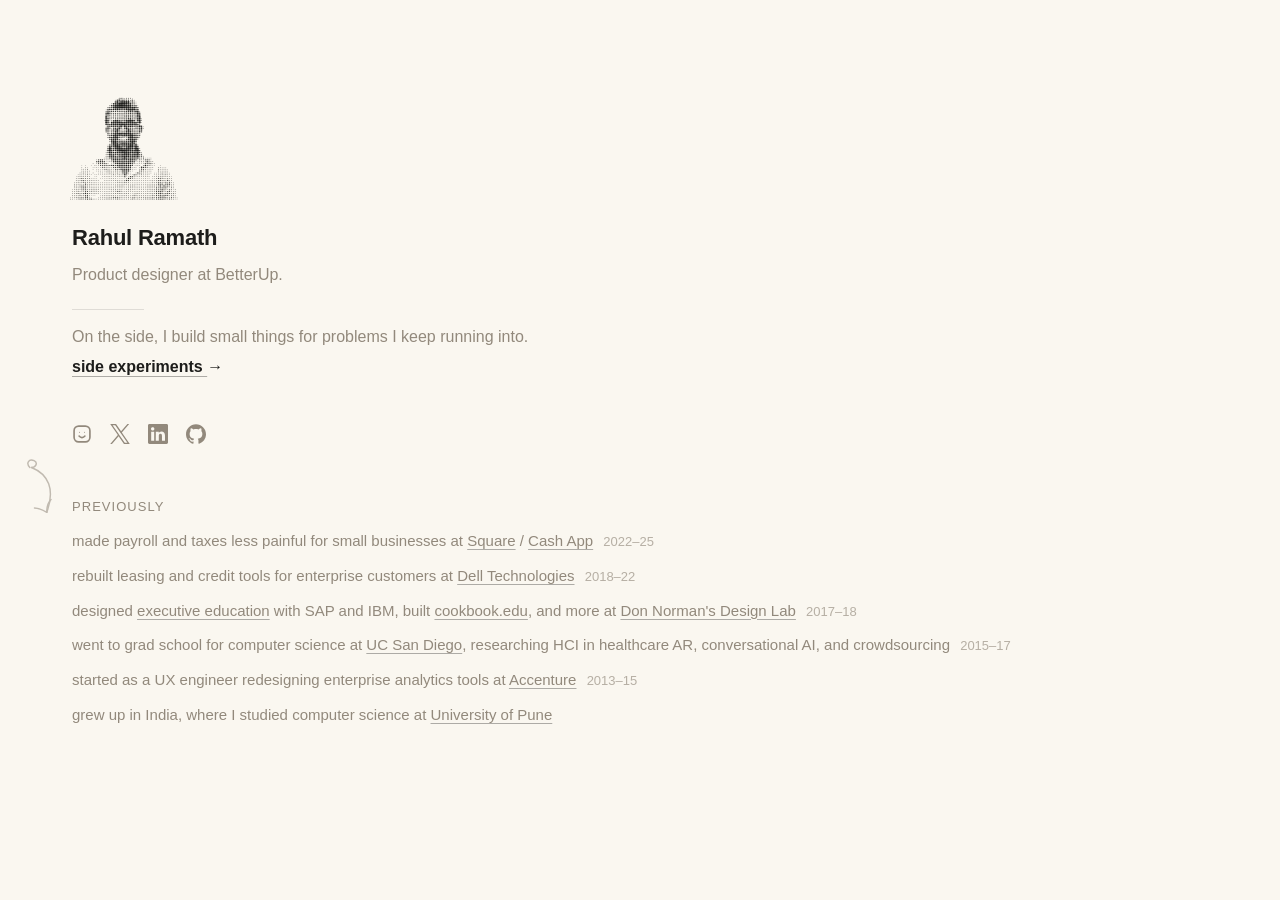
==== index.html @ 6cb2d383 "Replace long connector arrow with compact curly margin doodle Co-authored-by: Cursor <cursoragent@cu" ====
<!doctype html>
<html lang="en">
  <head>
    <meta charset="utf-8" />
    <meta name="viewport" content="width=device-width, initial-scale=1" />
    <title>Rahul Ramath</title>
    <meta name="description" content="Rahul Ramath — product designer. Side experiments live here." />
    <link rel="stylesheet" href="style.css?v=11" />
  </head>
  <body>
    <canvas id="portrait" role="img" aria-label="Halftone dot portrait of Rahul Ramath"></canvas>
    <h1>Rahul Ramath</h1>
    <p class="tagline">Product designer at BetterUp.</p>

    <p class="side-line">
      On the side, I build small things for problems I keep running into.
    </p>
    <a class="cta" href="side-experiments/">side experiments <span class="arrow">→</span></a>

    <ul class="links icons">
      <li>
        <a href="https://adplist.org/mentors/rahul-r" aria-label="ADPList" title="ADPList">
          <!-- ADPList-style smiley mark -->
          <svg viewBox="0 0 24 24" fill="none" stroke="currentColor" stroke-width="2" stroke-linecap="round" aria-hidden="true">
            <rect x="2.5" y="2.5" width="19" height="19" rx="5.5" />
            <circle cx="9" cy="10" r="0.6" fill="currentColor" stroke="none" />
            <circle cx="15" cy="10" r="0.6" fill="currentColor" stroke="none" />
            <path d="M8.5 14.5c1 1.2 2.2 1.8 3.5 1.8s2.5-.6 3.5-1.8" fill="none" />
          </svg>
        </a>
      </li>
      <li>
        <a href="https://twitter.com/rahulramath" aria-label="Twitter / X" title="Twitter / X">
          <svg viewBox="0 0 24 24" fill="currentColor" aria-hidden="true">
            <path d="M14.234 10.162 22.977 0h-2.072l-7.591 8.824L7.251 0H.258l9.168 13.343L.258 24H2.33l8.016-9.318L16.749 24h6.993zm-2.837 3.299-.929-1.329L3.076 1.56h3.182l5.965 8.532.929 1.329 7.754 11.09h-3.182z" />
          </svg>
        </a>
      </li>
      <li>
        <a href="https://www.linkedin.com/in/rahulramath" aria-label="LinkedIn" title="LinkedIn">
          <svg viewBox="0 0 16 16" fill="currentColor" aria-hidden="true">
            <path d="M0 1.146C0 .513.526 0 1.175 0h13.65C15.474 0 16 .513 16 1.146v13.708c0 .633-.526 1.146-1.175 1.146H1.175C.526 16 0 15.487 0 14.854zm4.943 12.248V6.169H2.542v7.225zm-1.2-8.212c.837 0 1.358-.554 1.358-1.248-.015-.709-.52-1.248-1.342-1.248S2.4 3.226 2.4 3.934c0 .694.521 1.248 1.327 1.248zm4.908 8.212V9.359c0-.216.016-.432.08-.586.173-.431.568-.878 1.232-.878.869 0 1.216.662 1.216 1.634v3.865h2.401V9.25c0-2.22-1.184-3.252-2.764-3.252-1.274 0-1.845.7-2.165 1.193v.025h-.016l.016-.025V6.169h-2.4c.03.678 0 7.225 0 7.225z" />
          </svg>
        </a>
      </li>
      <li>
        <a href="https://github.com/rahulramath" aria-label="GitHub" title="GitHub">
          <svg viewBox="0 0 24 24" fill="currentColor" aria-hidden="true">
            <path d="M12 .297c-6.63 0-12 5.373-12 12 0 5.303 3.438 9.8 8.205 11.385.6.113.82-.258.82-.577 0-.285-.01-1.04-.015-2.04-3.338.724-4.042-1.61-4.042-1.61C4.422 18.07 3.633 17.7 3.633 17.7c-1.087-.744.084-.729.084-.729 1.205.084 1.838 1.236 1.838 1.236 1.07 1.835 2.809 1.305 3.495.998.108-.776.417-1.305.76-1.605-2.665-.3-5.466-1.332-5.466-5.93 0-1.31.465-2.38 1.235-3.22-.135-.303-.54-1.523.105-3.176 0 0 1.005-.322 3.3 1.23.96-.267 1.98-.399 3-.405 1.02.006 2.04.138 3 .405 2.28-1.552 3.285-1.23 3.285-1.23.645 1.653.24 2.873.12 3.176.765.84 1.23 1.91 1.23 3.22 0 4.61-2.805 5.625-5.475 5.92.42.36.81 1.096.81 2.22 0 1.606-.015 2.896-.015 3.286 0 .315.21.69.825.57C20.565 22.092 24 17.592 24 12.297c0-6.627-5.373-12-12-12" />
          </svg>
        </a>
      </li>
    </ul>

    <p class="section-label">
      <svg class="sketch-arrow" viewBox="0 0 52 76" fill="none" stroke="currentColor" stroke-width="1.7" stroke-linecap="round" stroke-linejoin="round" aria-hidden="true">
        <!-- compact margin doodle: a curl, a swoop, an arrowhead at "previously" -->
        <path d="M14 9 c -5 -5, -1 -11, 5 -8 c 5 2.5, 2 8, -3 8" />
        <path d="M16 9 C 36 17, 44 35, 34 62" />
        <path d="M34 62 c -6 -3.5, -10 -5, -14.5 -5" />
        <path d="M34 62 c 0 -6.5, 1.5 -11.5, 5 -15" />
      </svg>
      previously
    </p>
    <ul class="plain">
      <li>made payroll and taxes less painful for small businesses at <a href="https://squareup.com">Square</a> / <a href="https://cash.app">Cash App</a> <span class="when">2022–25</span></li>
      <li>rebuilt leasing and credit tools for enterprise customers at <a href="https://www.dell.com">Dell Technologies</a> <span class="when">2018–22</span></li>
      <li>designed <a href="https://designlab.ucsd.edu/innerlab/organizational-design-transformation/index.html">executive education</a> with SAP and IBM, built <a href="https://medium.com/sap-design/redesigning-higher-education-2e1ada8e5c4d">cookbook.edu</a>, and more at <a href="https://designlab.ucsd.edu">Don Norman's Design Lab</a> <span class="when">2017–18</span></li>
      <li>went to grad school for computer science at <a href="https://ucsd.edu">UC San Diego</a>, researching HCI in healthcare AR, conversational AI, and crowdsourcing <span class="when">2015–17</span></li>
      <li>started as a UX engineer redesigning enterprise analytics tools at <a href="https://www.accenture.com">Accenture</a> <span class="when">2013–15</span></li>
      <li>grew up in India, where I studied computer science at <a href="https://www.unipune.ac.in">University of Pune</a></li>
    </ul>

    <script src="portrait.js?v=3" defer></script>
  </body>
</html>
---- style.css ----
/* Dead simple. System sans, left-aligned, paper background, almost no color. */

:root {
  --paper: #faf7f0;
  --ink: #1d1d1b;
  --ink-soft: #92897c;
}

* {
  box-sizing: border-box;
}

html {
  background: var(--paper);
}

body {
  margin: 0;
  padding: 88px 24px 96px;
  max-width: 1160px;
  font-family: -apple-system, BlinkMacSystemFont, "Segoe UI", Roboto,
    "Helvetica Neue", Arial, sans-serif;
  font-size: 16px;
  line-height: 1.65;
  color: var(--ink);
}

@media (min-width: 700px) {
  body {
    padding-left: 72px;
  }
}

h1 {
  font-size: 22px;
  font-weight: 650;
  letter-spacing: -0.01em;
  margin: 0 0 6px;
}

/* Small halftone portrait sitting above the name */
#portrait {
  display: block;
  width: 112px;
  height: 112px;
  margin: 0 0 20px -6px; /* nudge left so the dots align optically with the text edge */
  touch-action: none;
}

.tagline {
  color: var(--ink-soft);
  margin: 0 0 20px;
}

.tagline a {
  color: inherit;
}

.tagline a:hover {
  color: var(--ink);
}

/* "On the side" sentence + link live together, set off by a hairline */
.side-line {
  color: var(--ink-soft);
  margin: 0 0 4px;
}

.side-line::before {
  content: "";
  display: block;
  width: 72px;
  border-top: 1px solid rgba(29, 29, 27, 0.12);
  margin-bottom: 14px;
}

.side-line a {
  color: var(--ink);
  white-space: nowrap;
}

/* The one thing on the page you're meant to click: bold ink on its own line,
   emphasis by typography rather than button chrome */
.cta {
  display: inline-block;
  margin: 0 0 44px;
  font-weight: 650;
  color: var(--ink);
  white-space: nowrap;
  text-decoration-color: rgba(29, 29, 27, 0.35);
  text-underline-offset: 4px;
}

.cta:hover {
  text-decoration-color: var(--ink);
}

.cta .arrow {
  display: inline-block;
  transition: transform 0.15s ease;
}

.cta:hover .arrow {
  transform: translateX(3px);
}

a {
  color: var(--ink);
  text-decoration: underline;
  text-decoration-color: rgba(29, 29, 27, 0.35);
  text-underline-offset: 3px;
}

a:hover {
  text-decoration-color: var(--ink);
}

/* Link row */
.links {
  margin: 0 0 32px;
  padding: 0;
  list-style: none;
  display: flex;
  gap: 18px;
  flex-wrap: wrap;
  font-size: 14px;
  color: var(--ink-soft);
}

/* Icon links */
.links.icons a {
  display: inline-flex;
  color: var(--ink-soft);
  text-decoration: none;
  transition: color 0.15s ease;
}

.links.icons a:hover {
  color: var(--ink);
}

.links.icons svg {
  width: 20px;
  height: 20px;
}

/* Section labels: "2026", ... */
.section-label {
  position: relative;
  color: var(--ink-soft);
  font-size: 13px;
  letter-spacing: 0.08em;
  text-transform: uppercase;
  margin: 44px 0 12px;
}

/* Casual hand-drawn arrow in the left gutter, pointing at "previously" */
.sketch-arrow {
  display: none;
  position: absolute;
  left: -54px;
  bottom: -8px;
  width: 44px;
  height: 66px;
  color: var(--ink-soft);
  opacity: 0.55;
  pointer-events: none;
}

@media (min-width: 700px) {
  .sketch-arrow {
    display: block;
  }
}

.section-label:first-of-type {
  margin-top: 0;
}

ul.plain {
  list-style: none;
  margin: 0;
  padding: 0;
}

ul.plain li {
  margin: 0 0 10px;
  color: var(--ink-soft);
  font-size: 15px;
}

/* Links inside history lines stay subtle: same gray, underline only */
ul.plain a {
  color: inherit;
}

ul.plain a:hover {
  color: var(--ink);
}

/* Year ranges: even quieter, smaller, tucked at the end of a line */
.when {
  font-size: 13px;
  color: var(--ink-soft);
  opacity: 0.65;
  margin-left: 6px;
  white-space: nowrap;
}

/* Project rows: bold ink name, quiet gray description, one line */
.project {
  margin: 0 0 12px;
}

.project a {
  font-weight: 650;
  text-decoration: none;
  color: var(--ink);
}

.project a:hover {
  text-decoration: underline;
  text-underline-offset: 3px;
}

.project .desc {
  color: var(--ink-soft);
  margin-left: 6px;
}

.back {
  font-size: 14px;
  margin-bottom: 44px;
  display: inline-block;
  color: var(--ink-soft);
}

footer {
  margin-top: 72px;
  font-size: 13px;
  color: var(--ink-soft);
}
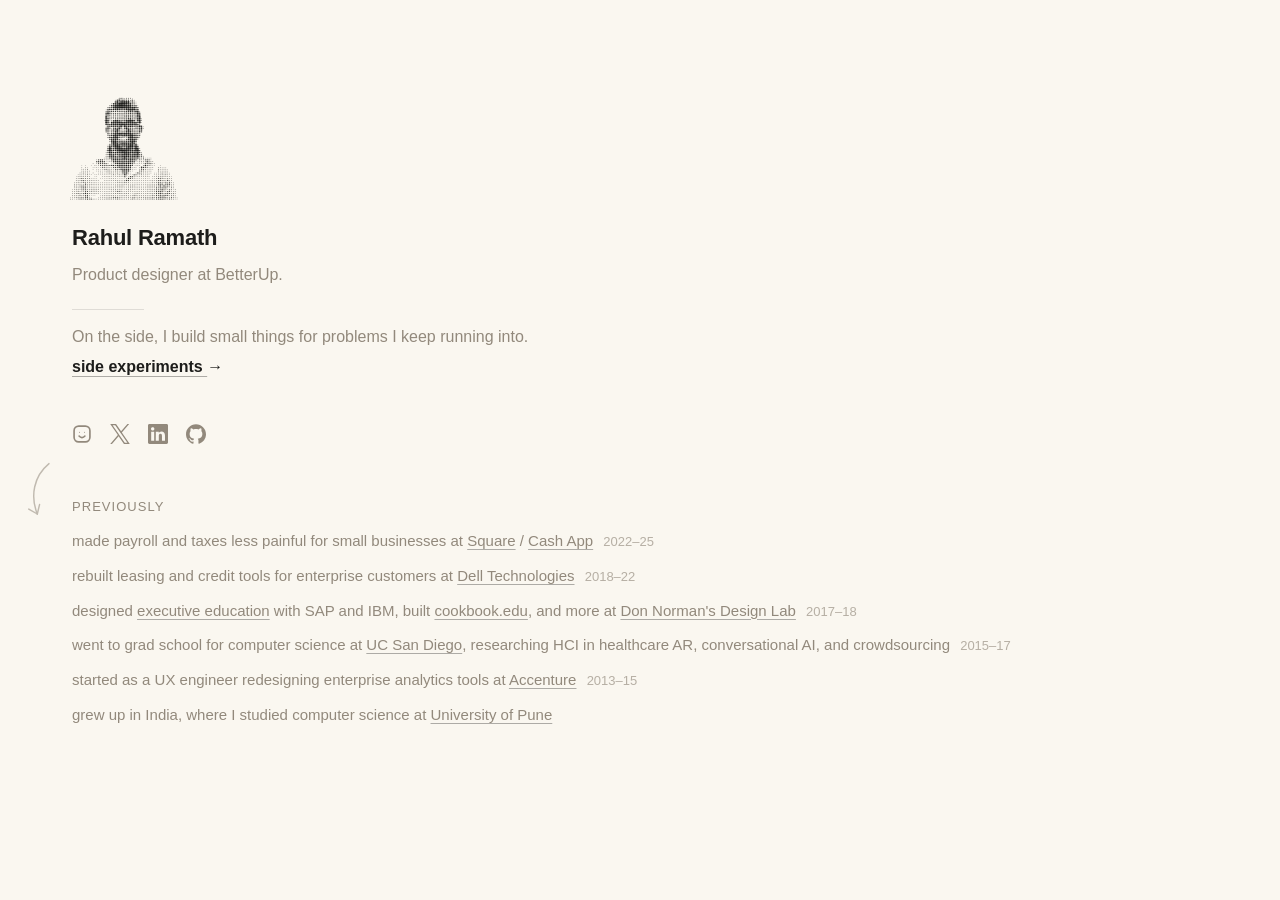
==== commit 71084f91: "Simplify arrow to a single clean curve Co-authored-by: Cursor <cursoragent@cursor.com>" ====
--- a/index.html
+++ b/index.html
@@ -5,7 +5,7 @@
     <meta name="viewport" content="width=device-width, initial-scale=1" />
     <title>Rahul Ramath</title>
     <meta name="description" content="Rahul Ramath — product designer. Side experiments live here." />
-    <link rel="stylesheet" href="style.css?v=11" />
+    <link rel="stylesheet" href="style.css?v=12" />
   </head>
   <body>
     <canvas id="portrait" role="img" aria-label="Halftone dot portrait of Rahul Ramath"></canvas>
@@ -53,12 +53,11 @@
     </ul>
 
     <p class="section-label">
-      <svg class="sketch-arrow" viewBox="0 0 52 76" fill="none" stroke="currentColor" stroke-width="1.7" stroke-linecap="round" stroke-linejoin="round" aria-hidden="true">
-        <!-- compact margin doodle: a curl, a swoop, an arrowhead at "previously" -->
-        <path d="M14 9 c -5 -5, -1 -11, 5 -8 c 5 2.5, 2 8, -3 8" />
-        <path d="M16 9 C 36 17, 44 35, 34 62" />
-        <path d="M34 62 c -6 -3.5, -10 -5, -14.5 -5" />
-        <path d="M34 62 c 0 -6.5, 1.5 -11.5, 5 -15" />
+      <svg class="sketch-arrow" viewBox="0 0 40 70" fill="none" stroke="currentColor" stroke-width="1.6" stroke-linecap="round" stroke-linejoin="round" aria-hidden="true">
+        <!-- one simple curve, one arrowhead -->
+        <path d="M30 4 C 13 18, 9 40, 17 60" />
+        <path d="M17 60 l -9.5 -5.5" />
+        <path d="M17 60 l 2.5 -10.5" />
       </svg>
       previously
     </p>
--- a/style.css
+++ b/style.css
@@ -158,10 +158,10 @@
 .sketch-arrow {
   display: none;
   position: absolute;
-  left: -54px;
-  bottom: -8px;
-  width: 44px;
-  height: 66px;
+  left: -50px;
+  bottom: -6px;
+  width: 36px;
+  height: 63px;
   color: var(--ink-soft);
   opacity: 0.55;
   pointer-events: none;
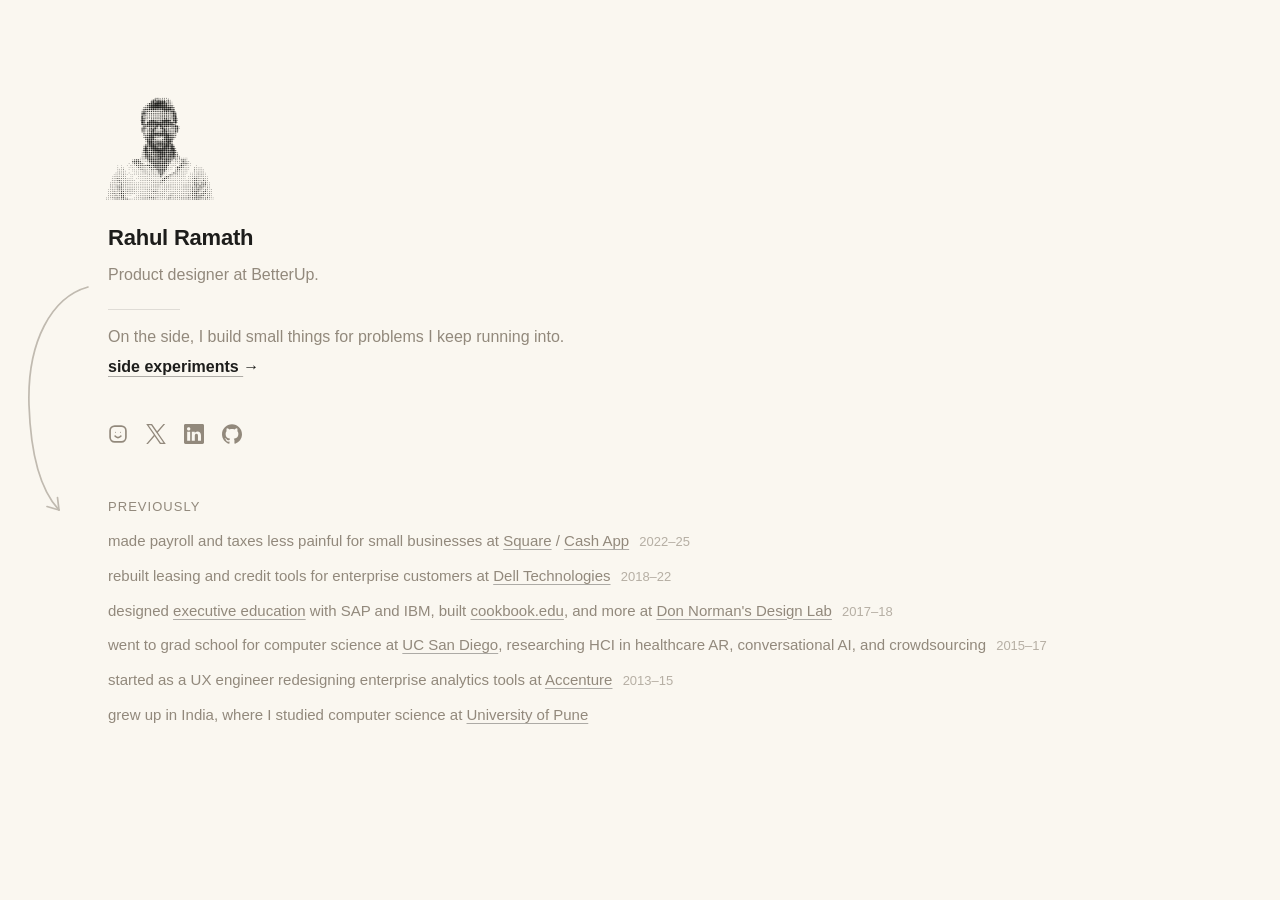
==== commit 3b58e2f2: "Bring back the long connector arrow with a wider gutter and deeper swoop Co-authored-by: Cursor <cur" ====
--- a/index.html
+++ b/index.html
@@ -5,7 +5,7 @@
     <meta name="viewport" content="width=device-width, initial-scale=1" />
     <title>Rahul Ramath</title>
     <meta name="description" content="Rahul Ramath — product designer. Side experiments live here." />
-    <link rel="stylesheet" href="style.css?v=12" />
+    <link rel="stylesheet" href="style.css?v=13" />
   </head>
   <body>
     <canvas id="portrait" role="img" aria-label="Halftone dot portrait of Rahul Ramath"></canvas>
@@ -53,11 +53,11 @@
     </ul>
 
     <p class="section-label">
-      <svg class="sketch-arrow" viewBox="0 0 40 70" fill="none" stroke="currentColor" stroke-width="1.6" stroke-linecap="round" stroke-linejoin="round" aria-hidden="true">
-        <!-- one simple curve, one arrowhead -->
-        <path d="M30 4 C 13 18, 9 40, 17 60" />
-        <path d="M17 60 l -9.5 -5.5" />
-        <path d="M17 60 l 2.5 -10.5" />
+      <svg class="sketch-arrow" viewBox="0 0 72 244" fill="none" stroke="currentColor" stroke-width="1.7" stroke-linecap="round" stroke-linejoin="round" aria-hidden="true">
+        <!-- deep swoop from the tagline, out into the margin, back in to "previously" -->
+        <path d="M66 8 C 30 18, 5 62, 7 126 C 9 184, 21 214, 37 231" />
+        <path d="M37 231 l -12 -3.5" />
+        <path d="M37 231 l -1.5 -12.5" />
       </svg>
       previously
     </p>
--- a/style.css
+++ b/style.css
@@ -27,7 +27,8 @@
 
 @media (min-width: 700px) {
   body {
-    padding-left: 72px;
+    /* wide gutter so the margin arrow has room to swing */
+    padding-left: 108px;
   }
 }
 
@@ -158,10 +159,10 @@
 .sketch-arrow {
   display: none;
   position: absolute;
-  left: -50px;
+  left: -86px;
   bottom: -6px;
-  width: 36px;
-  height: 63px;
+  width: 72px;
+  height: 244px;
   color: var(--ink-soft);
   opacity: 0.55;
   pointer-events: none;
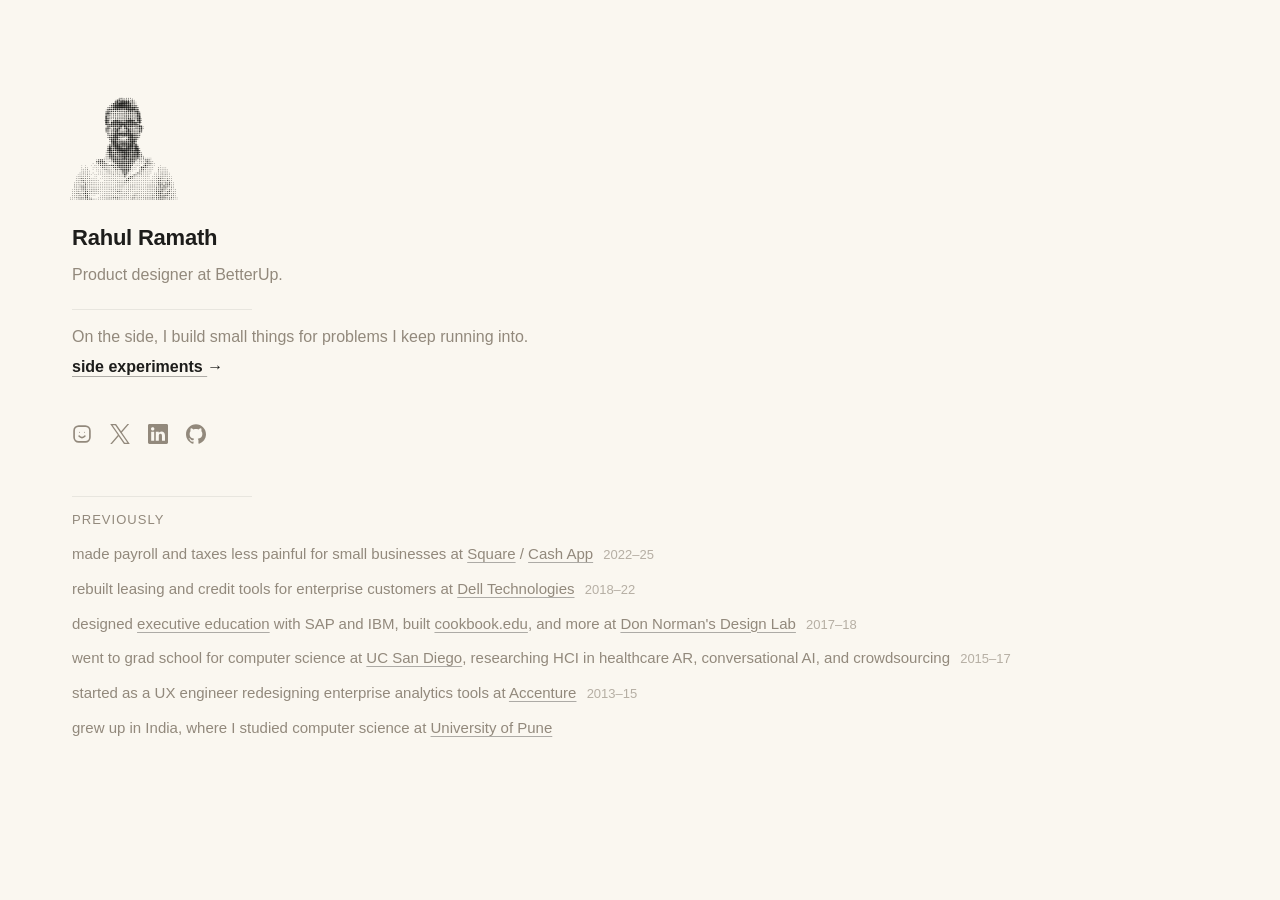
==== commit b59f5c05: "Remove margin arrow; add longer lighter dividers around intro and before history Co-authored-by: Cur" ====
--- a/index.html
+++ b/index.html
@@ -5,7 +5,7 @@
     <meta name="viewport" content="width=device-width, initial-scale=1" />
     <title>Rahul Ramath</title>
     <meta name="description" content="Rahul Ramath — product designer. Side experiments live here." />
-    <link rel="stylesheet" href="style.css?v=13" />
+    <link rel="stylesheet" href="style.css?v=14" />
   </head>
   <body>
     <canvas id="portrait" role="img" aria-label="Halftone dot portrait of Rahul Ramath"></canvas>
@@ -52,15 +52,9 @@
       </li>
     </ul>
 
-    <p class="section-label">
-      <svg class="sketch-arrow" viewBox="0 0 72 244" fill="none" stroke="currentColor" stroke-width="1.7" stroke-linecap="round" stroke-linejoin="round" aria-hidden="true">
-        <!-- deep swoop from the tagline, out into the margin, back in to "previously" -->
-        <path d="M66 8 C 30 18, 5 62, 7 126 C 9 184, 21 214, 37 231" />
-        <path d="M37 231 l -12 -3.5" />
-        <path d="M37 231 l -1.5 -12.5" />
-      </svg>
-      previously
-    </p>
+    <hr class="rule" />
+
+    <p class="section-label">previously</p>
     <ul class="plain">
       <li>made payroll and taxes less painful for small businesses at <a href="https://squareup.com">Square</a> / <a href="https://cash.app">Cash App</a> <span class="when">2022–25</span></li>
       <li>rebuilt leasing and credit tools for enterprise customers at <a href="https://www.dell.com">Dell Technologies</a> <span class="when">2018–22</span></li>
--- a/style.css
+++ b/style.css
@@ -27,8 +27,7 @@
 
 @media (min-width: 700px) {
   body {
-    /* wide gutter so the margin arrow has room to swing */
-    padding-left: 108px;
+    padding-left: 72px;
   }
 }
 
@@ -70,9 +69,21 @@
 .side-line::before {
   content: "";
   display: block;
-  width: 72px;
-  border-top: 1px solid rgba(29, 29, 27, 0.12);
+  width: 180px;
+  border-top: 1px solid rgba(29, 29, 27, 0.08);
   margin-bottom: 14px;
+}
+
+/* Divider between the intro block and history */
+hr.rule {
+  border: 0;
+  border-top: 1px solid rgba(29, 29, 27, 0.08);
+  width: 180px;
+  margin: 44px 0 12px;
+}
+
+hr.rule + .section-label {
+  margin-top: 0;
 }
 
 .side-line a {
@@ -147,7 +158,6 @@
 
 /* Section labels: "2026", ... */
 .section-label {
-  position: relative;
   color: var(--ink-soft);
   font-size: 13px;
   letter-spacing: 0.08em;
@@ -155,25 +165,6 @@
   margin: 44px 0 12px;
 }
 
-/* Casual hand-drawn arrow in the left gutter, pointing at "previously" */
-.sketch-arrow {
-  display: none;
-  position: absolute;
-  left: -86px;
-  bottom: -6px;
-  width: 72px;
-  height: 244px;
-  color: var(--ink-soft);
-  opacity: 0.55;
-  pointer-events: none;
-}
-
-@media (min-width: 700px) {
-  .sketch-arrow {
-    display: block;
-  }
-}
-
 .section-label:first-of-type {
   margin-top: 0;
 }
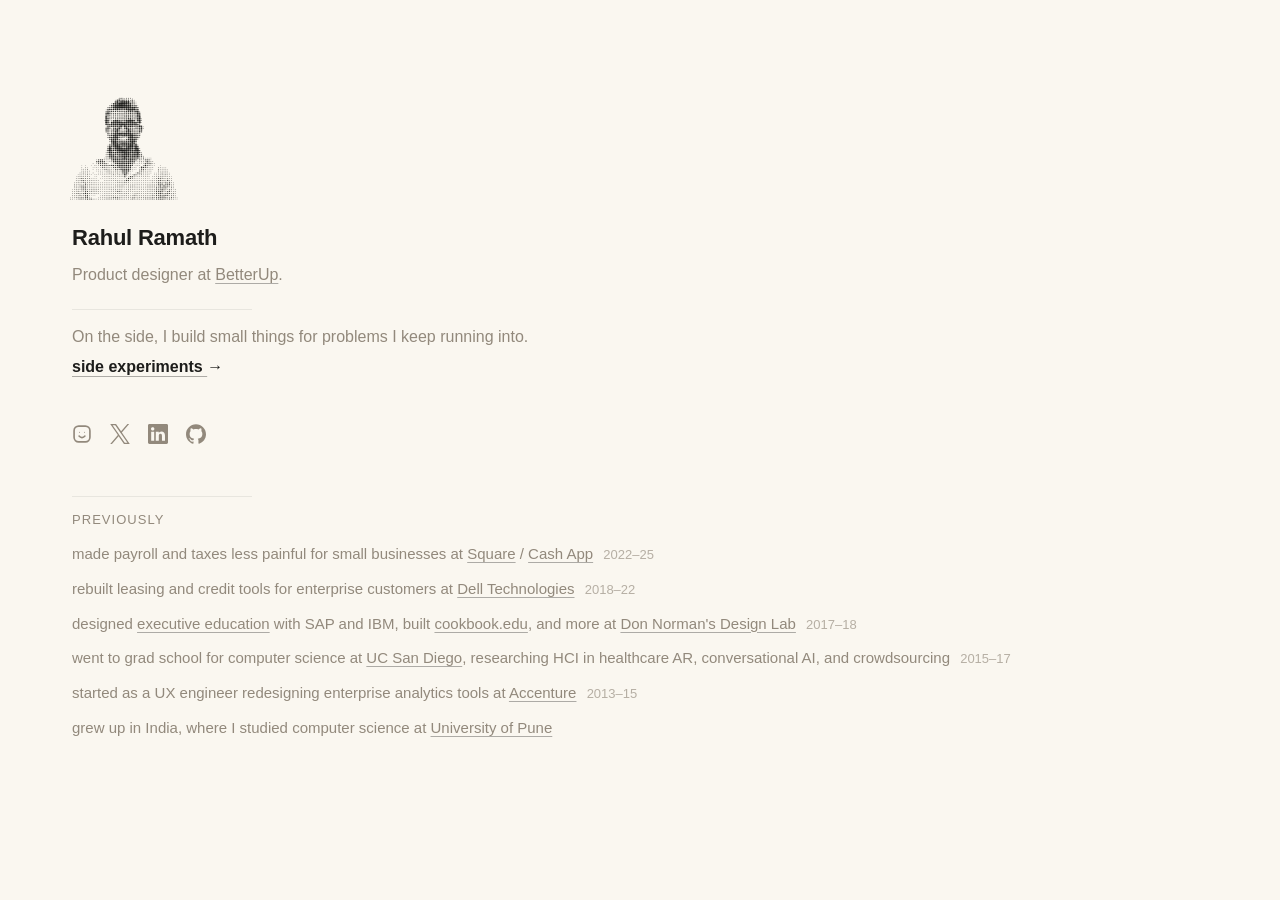
==== commit 777c603b: "Link BetterUp in the tagline Co-authored-by: Cursor <cursoragent@cursor.com>" ====
--- a/index.html
+++ b/index.html
@@ -10,7 +10,7 @@
   <body>
     <canvas id="portrait" role="img" aria-label="Halftone dot portrait of Rahul Ramath"></canvas>
     <h1>Rahul Ramath</h1>
-    <p class="tagline">Product designer at BetterUp.</p>
+    <p class="tagline">Product designer at <a href="https://www.betterup.com">BetterUp</a>.</p>
 
     <p class="side-line">
       On the side, I build small things for problems I keep running into.
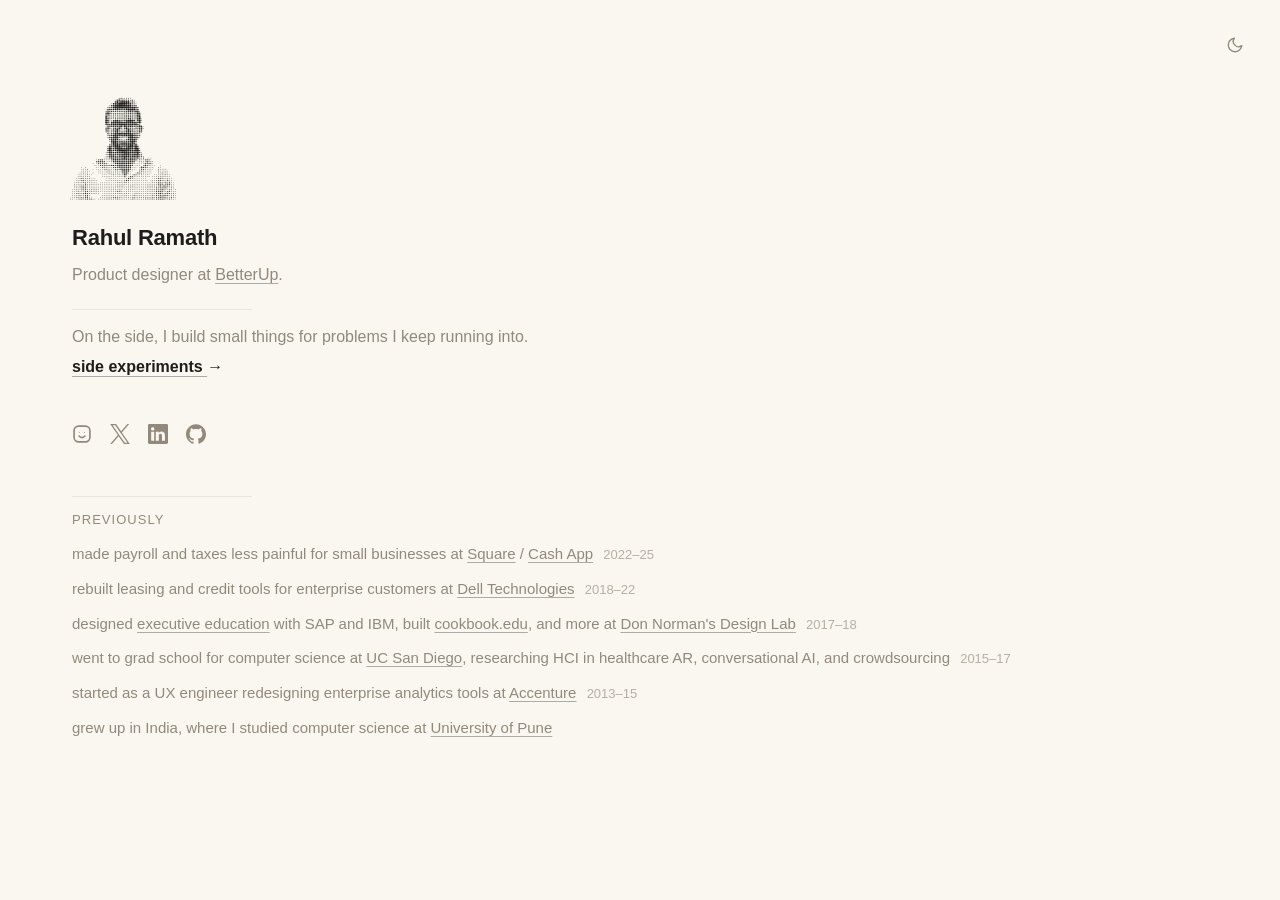
==== commit db2f9f19: "Add on-site light/dark toggle; dark portrait maps dots to brightness with background flood-fill mask" ====
--- a/index.html
+++ b/index.html
@@ -5,9 +5,16 @@
     <meta name="viewport" content="width=device-width, initial-scale=1" />
     <title>Rahul Ramath</title>
     <meta name="description" content="Rahul Ramath — product designer. Side experiments live here." />
-    <link rel="stylesheet" href="style.css?v=14" />
+    <link rel="stylesheet" href="style.css?v=16" />
+    <script>
+      try {
+        var t = localStorage.getItem("theme");
+        if (t) document.documentElement.setAttribute("data-theme", t);
+      } catch (e) {}
+    </script>
   </head>
   <body>
+    <button id="theme-toggle" class="theme-toggle" aria-label="Toggle dark mode"></button>
     <canvas id="portrait" role="img" aria-label="Halftone dot portrait of Rahul Ramath"></canvas>
     <h1>Rahul Ramath</h1>
     <p class="tagline">Product designer at <a href="https://www.betterup.com">BetterUp</a>.</p>
@@ -64,6 +71,7 @@
       <li>grew up in India, where I studied computer science at <a href="https://www.unipune.ac.in">University of Pune</a></li>
     </ul>
 
-    <script src="portrait.js?v=3" defer></script>
+    <script src="theme.js?v=1" defer></script>
+    <script src="portrait.js?v=5" defer></script>
   </body>
 </html>
--- a/style.css
+++ b/style.css
@@ -4,6 +4,31 @@
   --paper: #faf7f0;
   --ink: #1d1d1b;
   --ink-soft: #92897c;
+  --underline: rgba(29, 29, 27, 0.35);
+  --hairline: rgba(29, 29, 27, 0.08);
+  color-scheme: light;
+}
+
+/* Dark palette applies when chosen with the toggle, or when the system asks
+   for dark and the visitor hasn't chosen light. */
+:root[data-theme="dark"] {
+  --paper: #161512;
+  --ink: #e9e5dc;
+  --ink-soft: #8d8679;
+  --underline: rgba(233, 229, 220, 0.35);
+  --hairline: rgba(233, 229, 220, 0.1);
+  color-scheme: dark;
+}
+
+@media (prefers-color-scheme: dark) {
+  :root:not([data-theme="light"]) {
+    --paper: #161512;
+    --ink: #e9e5dc;
+    --ink-soft: #8d8679;
+    --underline: rgba(233, 229, 220, 0.35);
+    --hairline: rgba(233, 229, 220, 0.1);
+    color-scheme: dark;
+  }
 }
 
 * {
@@ -38,6 +63,29 @@
   margin: 0 0 6px;
 }
 
+/* Light/dark toggle, top right where people expect it */
+.theme-toggle {
+  position: absolute;
+  top: 28px;
+  right: 28px;
+  padding: 8px;
+  background: none;
+  border: 0;
+  cursor: pointer;
+  color: var(--ink-soft);
+  transition: color 0.15s ease;
+}
+
+.theme-toggle:hover {
+  color: var(--ink);
+}
+
+.theme-toggle svg {
+  display: block;
+  width: 18px;
+  height: 18px;
+}
+
 /* Small halftone portrait sitting above the name */
 #portrait {
   display: block;
@@ -70,14 +118,14 @@
   content: "";
   display: block;
   width: 180px;
-  border-top: 1px solid rgba(29, 29, 27, 0.08);
+  border-top: 1px solid var(--hairline);
   margin-bottom: 14px;
 }
 
 /* Divider between the intro block and history */
 hr.rule {
   border: 0;
-  border-top: 1px solid rgba(29, 29, 27, 0.08);
+  border-top: 1px solid var(--hairline);
   width: 180px;
   margin: 44px 0 12px;
 }
@@ -99,7 +147,7 @@
   font-weight: 650;
   color: var(--ink);
   white-space: nowrap;
-  text-decoration-color: rgba(29, 29, 27, 0.35);
+  text-decoration-color: var(--underline);
   text-underline-offset: 4px;
 }
 
@@ -119,7 +167,7 @@
 a {
   color: var(--ink);
   text-decoration: underline;
-  text-decoration-color: rgba(29, 29, 27, 0.35);
+  text-decoration-color: var(--underline);
   text-underline-offset: 3px;
 }
 
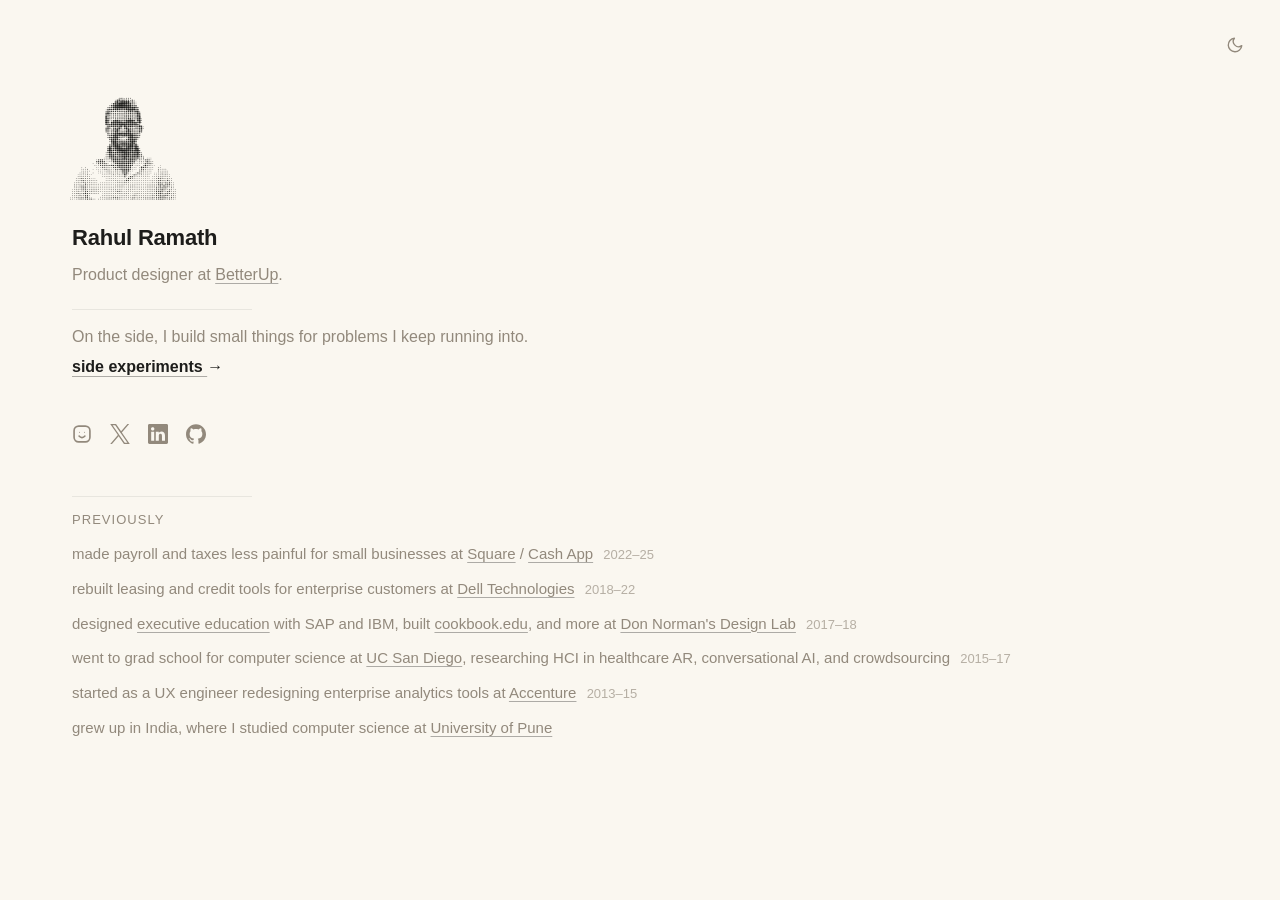
==== commit 18ef02d9: "Fix shoulder gaps in dark portrait: texture-aware background mask plus denser dot floor Co-authored-" ====
--- a/index.html
+++ b/index.html
@@ -72,6 +72,6 @@
     </ul>
 
     <script src="theme.js?v=1" defer></script>
-    <script src="portrait.js?v=5" defer></script>
+    <script src="portrait.js?v=6" defer></script>
   </body>
 </html>
